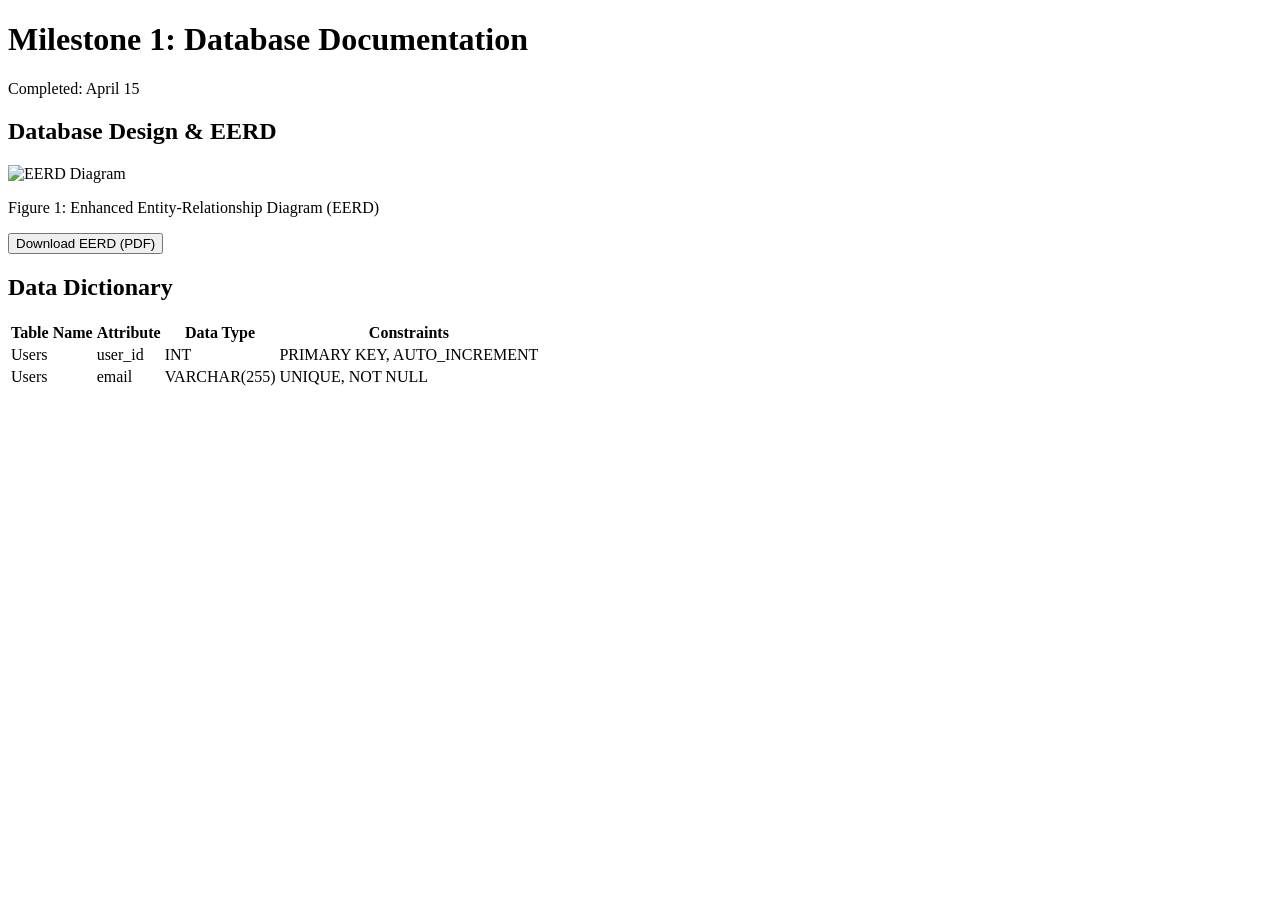
==== MILESTONE 1/index.html @ 3e63e322 "Update index.html" ====
<!DOCTYPE html><html lang="en">
<head>
    <meta charset="UTF-8">
    <meta name="viewport" content="width=device-width, initial-scale=1.0">
    <title>Milestone 1 - Documentation</title><!-- Shared Styles -->
<link rel="stylesheet" href="../styles.css">

</head>
<body><header class="container">
    <h1>Milestone 1: Database Documentation</h1>
    <span class="status-badge completed">Completed: April 15</span>
</header>

<main class="container">

    <!-- Section 1: EERD -->
    <section class="card">
        <h2>Database Design & EERD</h2>

        <div class="eerd-container">
            <img src="../assets/eerd-placeholder.png" alt="EERD Diagram" class="eerd-image">
            <p class="caption">Figure 1: Enhanced Entity-Relationship Diagram (EERD)</p>
        </div>

        <div class="download-section">
            <a href="../assets/eerd.pdf" download>
                <button class="download-btn">Download EERD (PDF)</button>
            </a>
        </div>
    </section>

    <!-- Section 2: Data Dictionary -->
    <section class="card">
        <h2>Data Dictionary</h2>

        <div class="table-container">
            <table class="styled-table">
                <thead>
                    <tr>
                        <th>Table Name</th>
                        <th>Attribute</th>
                        <th>Data Type</th>
                        <th>Constraints</th>
                    </tr>
                </thead>
                <tbody>
                    <!-- Example Row -->
                    <tr>
                        <td>Users</td>
                        <td>user_id</td>
                        <td>INT</td>
                        <td>PRIMARY KEY, AUTO_INCREMENT</td>
                    </tr>
                    <tr>
                        <td>Users</td>
                        <td>email</td>
                        <td>VARCHAR(255)</td>
                        <td>UNIQUE, NOT NULL</td>
                    </tr>
                    <!-- Add more rows as needed -->
                </tbody>
            </table>
        </div>
    </section>

</main>

<!-- Shared Script -->
<script src="../app.js"></script>

</body>
</html>
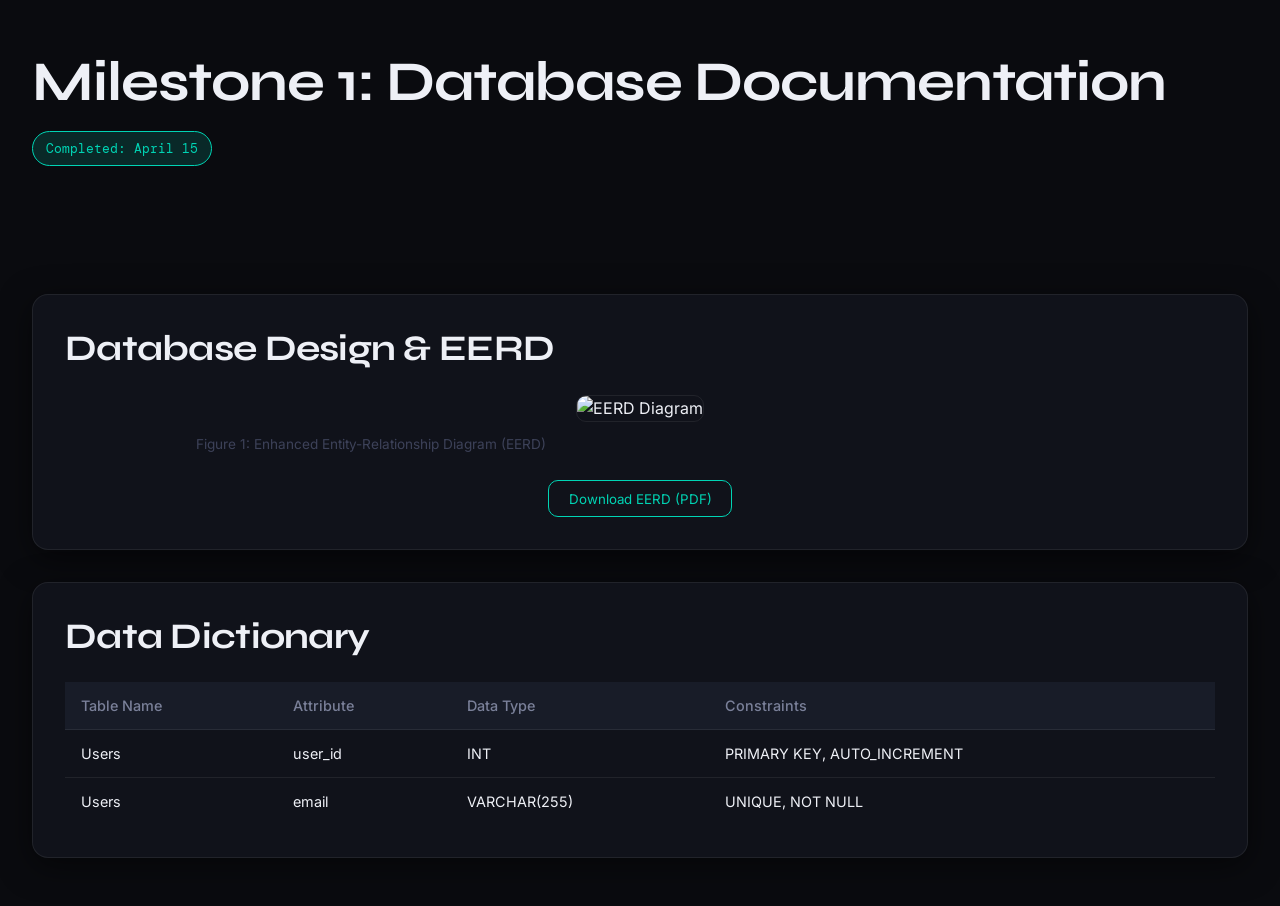
==== commit 6c326275: "Update index.html" ====
--- a/MILESTONE 1/index.html
+++ b/MILESTONE 1/index.html
@@ -5,10 +5,116 @@
     <title>Milestone 1 - Documentation</title><!-- Shared Styles -->
 <link rel="stylesheet" href="../styles.css">
 
+<!-- Page-specific enhancements -->
+<style>
+    .status-badge {
+        display: inline-block;
+        margin-top: 1rem;
+        padding: 0.4rem 0.8rem;
+        border-radius: 999px;
+        font-size: 0.8rem;
+        font-family: var(--font-mono);
+        background: var(--accent-dim);
+        color: var(--accent);
+        border: 1px solid var(--accent);
+    }
+
+    .card {
+        background: var(--bg-surface);
+        border: 1px solid var(--border);
+        border-radius: var(--radius-lg);
+        padding: 2rem;
+        margin-top: 2rem;
+        box-shadow: var(--shadow-md);
+    }
+
+    .eerd-container {
+        margin-top: 1.5rem;
+        text-align: center;
+    }
+
+    .eerd-image {
+        width: 100%;
+        max-width: 900px;
+        border-radius: var(--radius-md);
+        border: 1px solid var(--border);
+        transition: transform var(--duration-med) var(--ease-out);
+    }
+
+    .eerd-image:hover {
+        transform: scale(1.02);
+    }
+
+    .caption {
+        margin-top: 0.75rem;
+        font-size: 0.85rem;
+        color: var(--text-muted);
+    }
+
+    .download-section {
+        margin-top: 1.5rem;
+        text-align: center;
+    }
+
+    .download-btn {
+        padding: 0.6rem 1.2rem;
+        border-radius: var(--radius-md);
+        border: 1px solid var(--accent);
+        background: transparent;
+        color: var(--accent);
+        font-family: var(--font-body);
+        cursor: pointer;
+        transition: all var(--duration-fast) ease;
+    }
+
+    .download-btn:hover {
+        background: var(--accent-dim);
+        box-shadow: var(--shadow-glow);
+    }
+
+    .table-container {
+        margin-top: 1.5rem;
+        overflow-x: auto;
+    }
+
+    .styled-table {
+        width: 100%;
+        border-collapse: collapse;
+        font-size: 0.9rem;
+    }
+
+    .styled-table th,
+    .styled-table td {
+        padding: 0.75rem 1rem;
+        text-align: left;
+    }
+
+    .styled-table thead {
+        background: var(--bg-elevated);
+    }
+
+    .styled-table th {
+        color: var(--text-secondary);
+        font-weight: 500;
+    }
+
+    .styled-table tbody tr {
+        border-top: 1px solid var(--border);
+        transition: background var(--duration-fast);
+    }
+
+    .styled-table tbody tr:hover {
+        background: var(--bg-elevated);
+    }
+</style>
+
 </head>
-<body><header class="container">
+<body><!-- Navbar Placeholder (Injected via app.js) -->
+<div id="nav-placeholder"></div>
+
+<header class="container">
     <h1>Milestone 1: Database Documentation</h1>
-    <span class="status-badge completed">Completed: April 15</span>
+    <span class="status-badge">Completed: April 15</span>
 </header>
 
 <main class="container">
@@ -44,7 +150,6 @@
                     </tr>
                 </thead>
                 <tbody>
-                    <!-- Example Row -->
                     <tr>
                         <td>Users</td>
                         <td>user_id</td>
@@ -57,7 +162,6 @@
                         <td>VARCHAR(255)</td>
                         <td>UNIQUE, NOT NULL</td>
                     </tr>
-                    <!-- Add more rows as needed -->
                 </tbody>
             </table>
         </div>
--- a/styles.css
+++ b/styles.css
@@ -0,0 +1,329 @@
+/* ============================================================
+   Social Media Analytics — Global Stylesheet
+   Dark theme · Sticky navbar · Flexbox layout
+   ============================================================ */
+
+@import url('https://fonts.googleapis.com/css2?family=DM+Mono:wght@400;500&family=Syne:wght@600;700;800&family=Inter:wght@300;400;500&display=swap');
+
+/* ── Reset & Tokens ─────────────────────────────────────────── */
+*, *::before, *::after {
+  box-sizing: border-box;
+  margin: 0;
+  padding: 0;
+}
+
+:root {
+  /* Palette */
+  --bg-base:        #0a0b0f;
+  --bg-surface:     #10121a;
+  --bg-elevated:    #181c28;
+  --border:         rgba(255, 255, 255, 0.07);
+  --border-hover:   rgba(255, 255, 255, 0.15);
+
+  /* Brand accent — electric teal */
+  --accent:         #00d4b4;
+  --accent-dim:     rgba(0, 212, 180, 0.15);
+  --accent-glow:    rgba(0, 212, 180, 0.35);
+
+  /* Text */
+  --text-primary:   #eef0f6;
+  --text-secondary: #7a8099;
+  --text-muted:     #3d4259;
+
+  /* Nav */
+  --nav-height:     64px;
+  --nav-bg:         rgba(10, 11, 15, 0.85);
+
+  /* Radii & Shadows */
+  --radius-sm:      6px;
+  --radius-md:      10px;
+  --radius-lg:      16px;
+  --shadow-md:      0 8px 32px rgba(0, 0, 0, 0.5);
+  --shadow-glow:    0 0 20px var(--accent-glow);
+
+  /* Typography */
+  --font-display:   'Syne', sans-serif;
+  --font-body:      'Inter', sans-serif;
+  --font-mono:      'DM Mono', monospace;
+
+  /* Transitions */
+  --ease-out:       cubic-bezier(0.16, 1, 0.3, 1);
+  --duration-fast:  150ms;
+  --duration-med:   250ms;
+}
+
+/* ── Base ────────────────────────────────────────────────────── */
+html {
+  scroll-behavior: smooth;
+  -webkit-font-smoothing: antialiased;
+}
+
+body {
+  background-color: var(--bg-base);
+  color: var(--text-primary);
+  font-family: var(--font-body);
+  font-weight: 400;
+  line-height: 1.6;
+  min-height: 100vh;
+}
+
+/* ── Navbar ──────────────────────────────────────────────────── */
+.navbar {
+  position: sticky;
+  top: 0;
+  z-index: 1000;
+  height: var(--nav-height);
+  background: var(--nav-bg);
+  backdrop-filter: blur(16px) saturate(160%);
+  -webkit-backdrop-filter: blur(16px) saturate(160%);
+  border-bottom: 1px solid var(--border);
+  box-shadow: 0 1px 0 var(--border);
+}
+
+.navbar-inner {
+  display: flex;
+  align-items: center;
+  justify-content: space-between;
+  max-width: 1280px;
+  height: 100%;
+  margin: 0 auto;
+  padding: 0 2rem;
+}
+
+/* Brand */
+.navbar-brand {
+  display: flex;
+  align-items: center;
+  gap: 0.55rem;
+  text-decoration: none;
+  font-family: var(--font-display);
+  font-weight: 700;
+  font-size: 1.1rem;
+  letter-spacing: -0.01em;
+  color: var(--text-primary);
+  transition: color var(--duration-fast) ease;
+}
+
+.navbar-brand:hover {
+  color: var(--accent);
+}
+
+.brand-icon {
+  font-size: 1.25rem;
+  color: var(--accent);
+  line-height: 1;
+  text-shadow: var(--shadow-glow);
+}
+
+/* Navbar Menu */
+.navbar-menu {
+  display: flex;
+  align-items: center;
+  gap: 0.5rem;
+}
+
+/* ── Dropdown ────────────────────────────────────────────────── */
+.dropdown {
+  position: relative;
+}
+
+.dropdown-toggle {
+  display: flex;
+  align-items: center;
+  gap: 0.45rem;
+  padding: 0.5rem 1rem;
+  background: transparent;
+  border: 1px solid var(--border);
+  border-radius: var(--radius-sm);
+  color: var(--text-secondary);
+  font-family: var(--font-body);
+  font-size: 0.875rem;
+  font-weight: 500;
+  letter-spacing: 0.01em;
+  cursor: pointer;
+  transition:
+    color var(--duration-fast) ease,
+    border-color var(--duration-fast) ease,
+    background var(--duration-fast) ease;
+}
+
+.dropdown-toggle:hover,
+.dropdown.is-open .dropdown-toggle {
+  color: var(--text-primary);
+  border-color: var(--border-hover);
+  background: var(--bg-elevated);
+}
+
+.chevron {
+  font-size: 1.1rem;
+  line-height: 1;
+  display: inline-block;
+  transition: transform var(--duration-med) var(--ease-out);
+}
+
+.dropdown.is-open .chevron {
+  transform: rotate(180deg);
+}
+
+/* Dropdown Menu Panel */
+.dropdown-menu {
+  position: absolute;
+  top: calc(100% + 10px);
+  right: 0;
+  min-width: 220px;
+  background: var(--bg-elevated);
+  border: 1px solid var(--border);
+  border-radius: var(--radius-md);
+  box-shadow: var(--shadow-md);
+  list-style: none;
+  padding: 0.4rem;
+  opacity: 0;
+  visibility: hidden;
+  transform: translateY(-6px) scale(0.98);
+  transform-origin: top right;
+  transition:
+    opacity var(--duration-med) var(--ease-out),
+    transform var(--duration-med) var(--ease-out),
+    visibility 0ms var(--duration-med);
+}
+
+.dropdown.is-open .dropdown-menu {
+  opacity: 1;
+  visibility: visible;
+  transform: translateY(0) scale(1);
+  transition:
+    opacity var(--duration-med) var(--ease-out),
+    transform var(--duration-med) var(--ease-out),
+    visibility 0ms 0ms;
+}
+
+/* Dropdown Items */
+.dropdown-item {
+  display: flex;
+  align-items: center;
+  gap: 0.65rem;
+  padding: 0.55rem 0.75rem;
+  border-radius: var(--radius-sm);
+  text-decoration: none;
+  color: var(--text-secondary);
+  font-size: 0.875rem;
+  font-weight: 400;
+  transition:
+    background var(--duration-fast) ease,
+    color var(--duration-fast) ease;
+}
+
+.dropdown-item:hover {
+  background: var(--accent-dim);
+  color: var(--accent);
+}
+
+.dropdown-item:hover .milestone-tag {
+  color: var(--accent);
+  border-color: var(--accent);
+}
+
+.milestone-tag {
+  display: inline-flex;
+  align-items: center;
+  justify-content: center;
+  min-width: 26px;
+  height: 20px;
+  padding: 0 5px;
+  border: 1px solid var(--text-muted);
+  border-radius: 4px;
+  font-family: var(--font-mono);
+  font-size: 0.7rem;
+  font-weight: 500;
+  color: var(--text-muted);
+  transition:
+    color var(--duration-fast) ease,
+    border-color var(--duration-fast) ease;
+}
+
+/* ── Page Container ──────────────────────────────────────────── */
+.container {
+  max-width: 1280px;
+  margin: 0 auto;
+  padding: 3rem 2rem;
+}
+
+.container--narrow {
+  max-width: 860px;
+}
+
+.container--wide {
+  max-width: 1440px;
+}
+
+/* ── Typography Utilities ────────────────────────────────────── */
+h1, h2, h3, h4, h5, h6 {
+  font-family: var(--font-display);
+  font-weight: 700;
+  line-height: 1.2;
+  letter-spacing: -0.02em;
+  color: var(--text-primary);
+}
+
+h1 { font-size: clamp(2rem, 5vw, 3.5rem); }
+h2 { font-size: clamp(1.5rem, 3vw, 2.25rem); }
+h3 { font-size: clamp(1.15rem, 2vw, 1.5rem); }
+
+p {
+  color: var(--text-secondary);
+  max-width: 68ch;
+}
+
+a {
+  color: var(--accent);
+  text-decoration: none;
+}
+
+a:hover {
+  text-decoration: underline;
+  text-underline-offset: 3px;
+}
+
+code, pre {
+  font-family: var(--font-mono);
+  font-size: 0.875em;
+  background: var(--bg-elevated);
+  border: 1px solid var(--border);
+  border-radius: var(--radius-sm);
+}
+
+code { padding: 0.15em 0.45em; }
+pre  { padding: 1.25rem; overflow-x: auto; }
+
+/* ── Scrollbar ───────────────────────────────────────────────── */
+::-webkit-scrollbar { width: 8px; height: 8px; }
+::-webkit-scrollbar-track { background: var(--bg-base); }
+::-webkit-scrollbar-thumb { background: var(--bg-elevated); border-radius: 99px; }
+::-webkit-scrollbar-thumb:hover { background: var(--text-muted); }
+
+/* ── Focus / Accessibility ───────────────────────────────────── */
+:focus-visible {
+  outline: 2px solid var(--accent);
+  outline-offset: 3px;
+  border-radius: 2px;
+}
+
+/* ── Responsive ──────────────────────────────────────────────── */
+@media (max-width: 640px) {
+  .navbar-inner {
+    padding: 0 1rem;
+  }
+
+  .navbar-brand span:not(.brand-icon) {
+    font-size: 0.95rem;
+  }
+
+  .dropdown-toggle {
+    padding: 0.45rem 0.75rem;
+    font-size: 0.8rem;
+  }
+
+  .container {
+    padding: 2rem 1rem;
+  }
+}
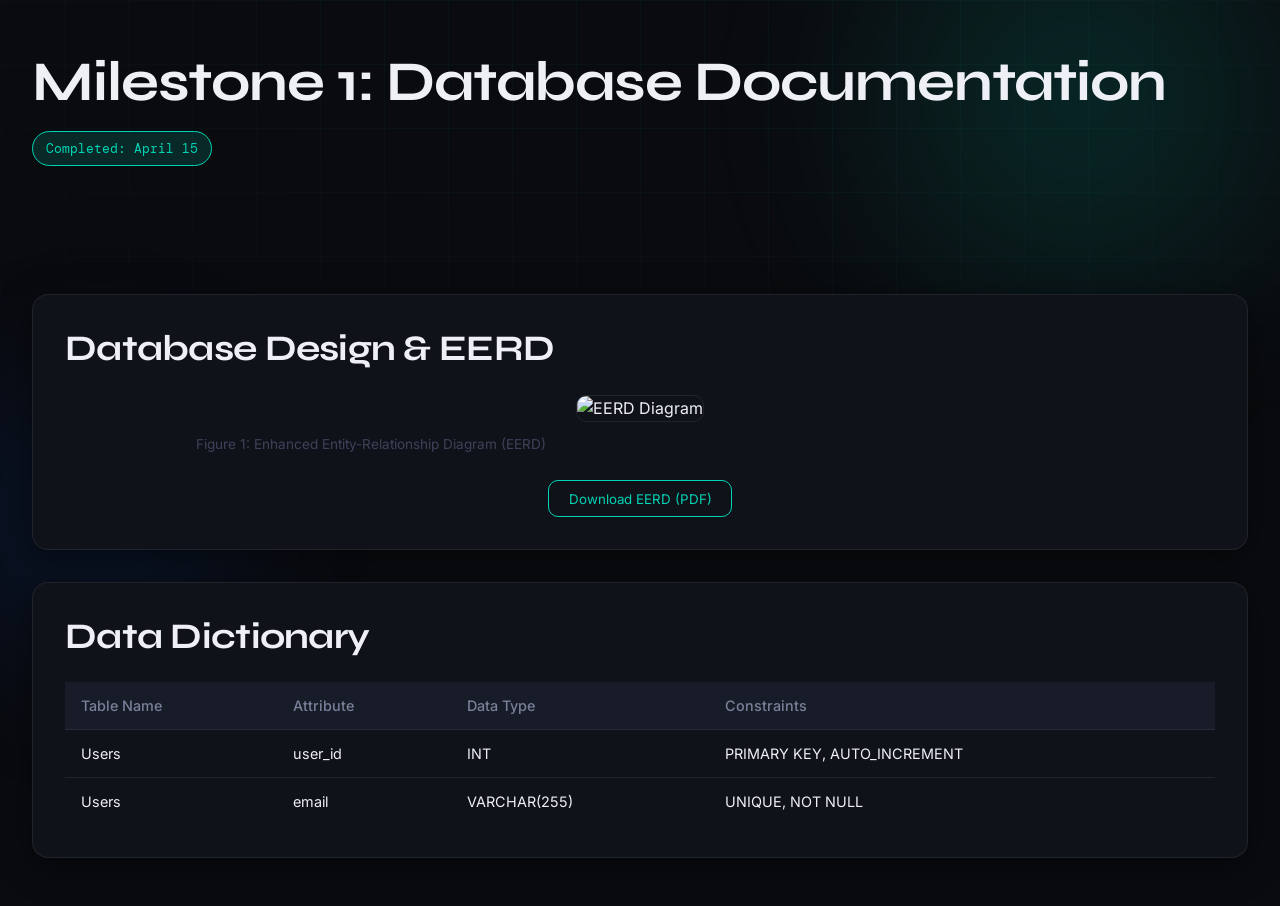
==== commit 1d8981c4: "Update index.html" ====
--- a/MILESTONE 1/index.html
+++ b/MILESTONE 1/index.html
@@ -7,6 +7,50 @@
 
 <!-- Page-specific enhancements -->
 <style>
+    /* Background (copied from root for consistency) */
+    .page-bg {
+        position: fixed;
+        inset: 0;
+        z-index: -1;
+        overflow: hidden;
+        pointer-events: none;
+    }
+
+    .grid-lines {
+        position: absolute;
+        inset: 0;
+        background-image:
+            linear-gradient(rgba(0,212,180,0.04) 1px, transparent 1px),
+            linear-gradient(90deg, rgba(0,212,180,0.04) 1px, transparent 1px);
+        background-size: 64px 64px;
+        mask-image: radial-gradient(ellipse 80% 60% at 50% 0%, black 30%, transparent 100%);
+    }
+
+    .orb {
+        position: absolute;
+        border-radius: 50%;
+        filter: blur(80px);
+        opacity: 0.18;
+    }
+
+    .orb-1 {
+        width: 600px; height: 600px;
+        background: radial-gradient(circle, #00d4b4, transparent 70%);
+        top: -200px; right: -100px;
+        animation: drift 18s ease-in-out infinite alternate;
+    }
+
+    .orb-2 {
+        width: 400px; height: 400px;
+        background: radial-gradient(circle, #0066ff, transparent 70%);
+        bottom: 20%; left: -100px;
+        animation: drift 22s ease-in-out infinite alternate-reverse;
+    }
+
+    @keyframes drift {
+        from { transform: translate(0, 0) scale(1); }
+        to   { transform: translate(40px, 30px) scale(1.08); }
+    }
     .status-badge {
         display: inline-block;
         margin-top: 1rem;
@@ -109,7 +153,14 @@
 </style>
 
 </head>
-<body><!-- Navbar Placeholder (Injected via app.js) -->
+<body><!-- Animated Background (matched with root) -->
+<div class="page-bg" aria-hidden="true">
+    <div class="grid-lines"></div>
+    <div class="orb orb-1"></div>
+    <div class="orb orb-2"></div>
+</div>
+
+<!-- Navbar Placeholder (Injected via app.js) -->
 <div id="nav-placeholder"></div>
 
 <header class="container">
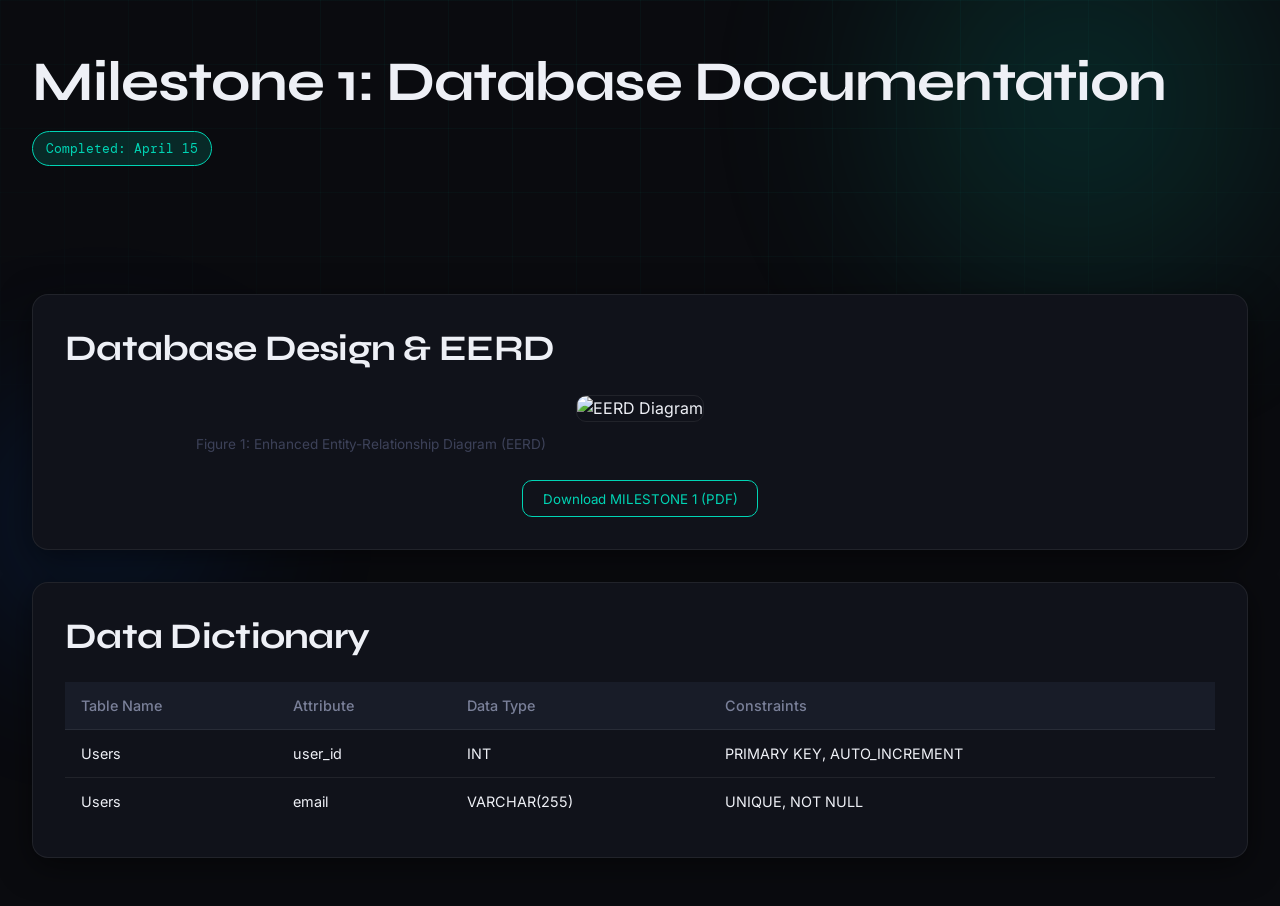
==== commit be1d85d6: "fix: Update download link and button text for milestone 1 PDF" ====
--- a/MILESTONE 1/index.html
+++ b/MILESTONE 1/index.html
@@ -180,8 +180,8 @@
         </div>
 
         <div class="download-section">
-            <a href="../assets/eerd.pdf" download>
-                <button class="download-btn">Download EERD (PDF)</button>
+            <a href="../assets/G19-milestone1.pdf" download>
+                <button class="download-btn">Download MILESTONE 1 (PDF)</button>
             </a>
         </div>
     </section>
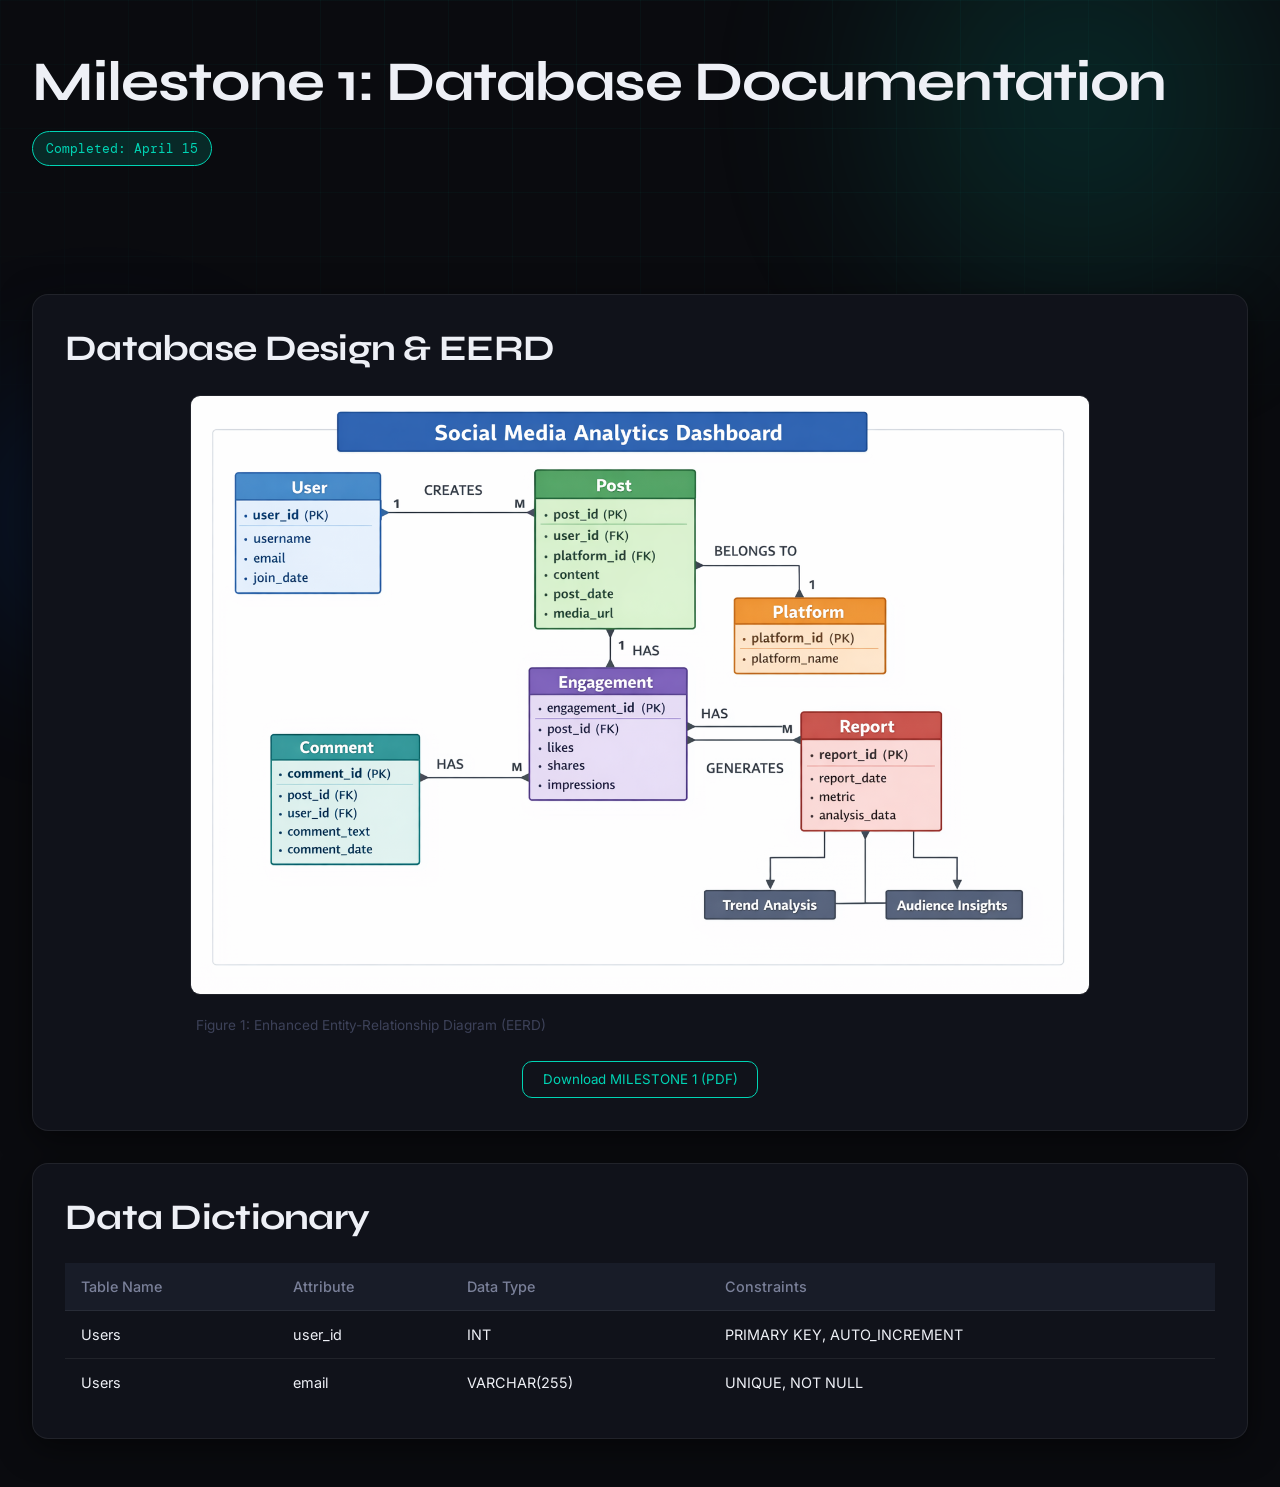
==== commit 8f88944a: "Update index.html" ====
--- a/MILESTONE 1/index.html
+++ b/MILESTONE 1/index.html
@@ -175,12 +175,12 @@
         <h2>Database Design & EERD</h2>
 
         <div class="eerd-container">
-            <img src="../assets/eerd-placeholder.png" alt="EERD Diagram" class="eerd-image">
+            <img src="eerd-placeholder.png" alt="EERD Diagram" class="eerd-image">
             <p class="caption">Figure 1: Enhanced Entity-Relationship Diagram (EERD)</p>
         </div>
 
         <div class="download-section">
-            <a href="../assets/G19-milestone1.pdf" download>
+            <a href="G19-milestone1.pdf" download>
                 <button class="download-btn">Download MILESTONE 1 (PDF)</button>
             </a>
         </div>
@@ -224,4 +224,4 @@
 <script src="../app.js"></script>
 
 </body>
-</html>+</html>
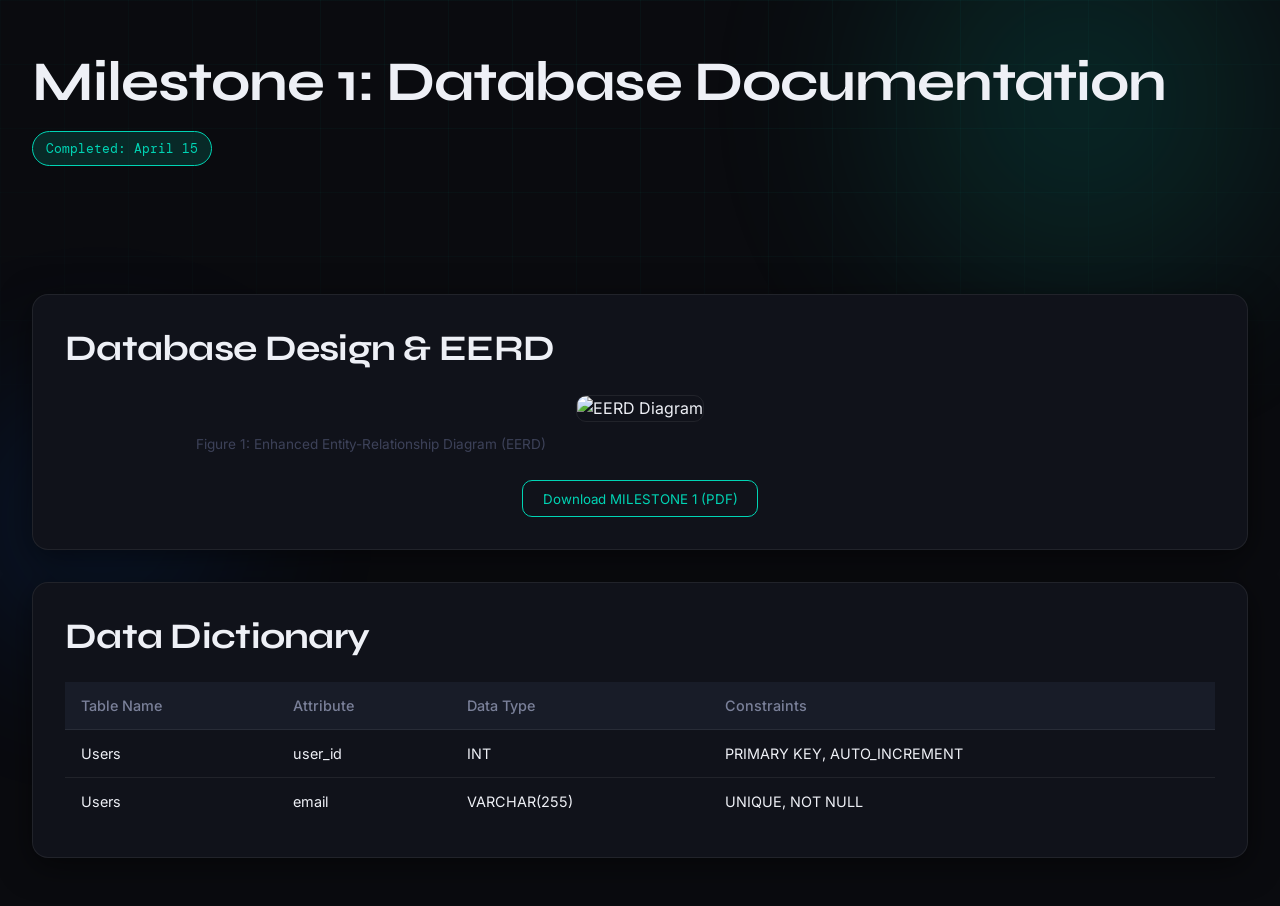
==== commit 017ba147: "Update index.html" ====
--- a/MILESTONE 1/index.html
+++ b/MILESTONE 1/index.html
@@ -175,12 +175,12 @@
         <h2>Database Design & EERD</h2>
 
         <div class="eerd-container">
-            <img src="eerd-placeholder.png" alt="EERD Diagram" class="eerd-image">
+            <img src="assets/eerd-placeholder.png" alt="EERD Diagram" class="eerd-image">
             <p class="caption">Figure 1: Enhanced Entity-Relationship Diagram (EERD)</p>
         </div>
 
         <div class="download-section">
-            <a href="G19-milestone1.pdf" download>
+            <a href="assets/G19-milestone1.pdf" download>
                 <button class="download-btn">Download MILESTONE 1 (PDF)</button>
             </a>
         </div>
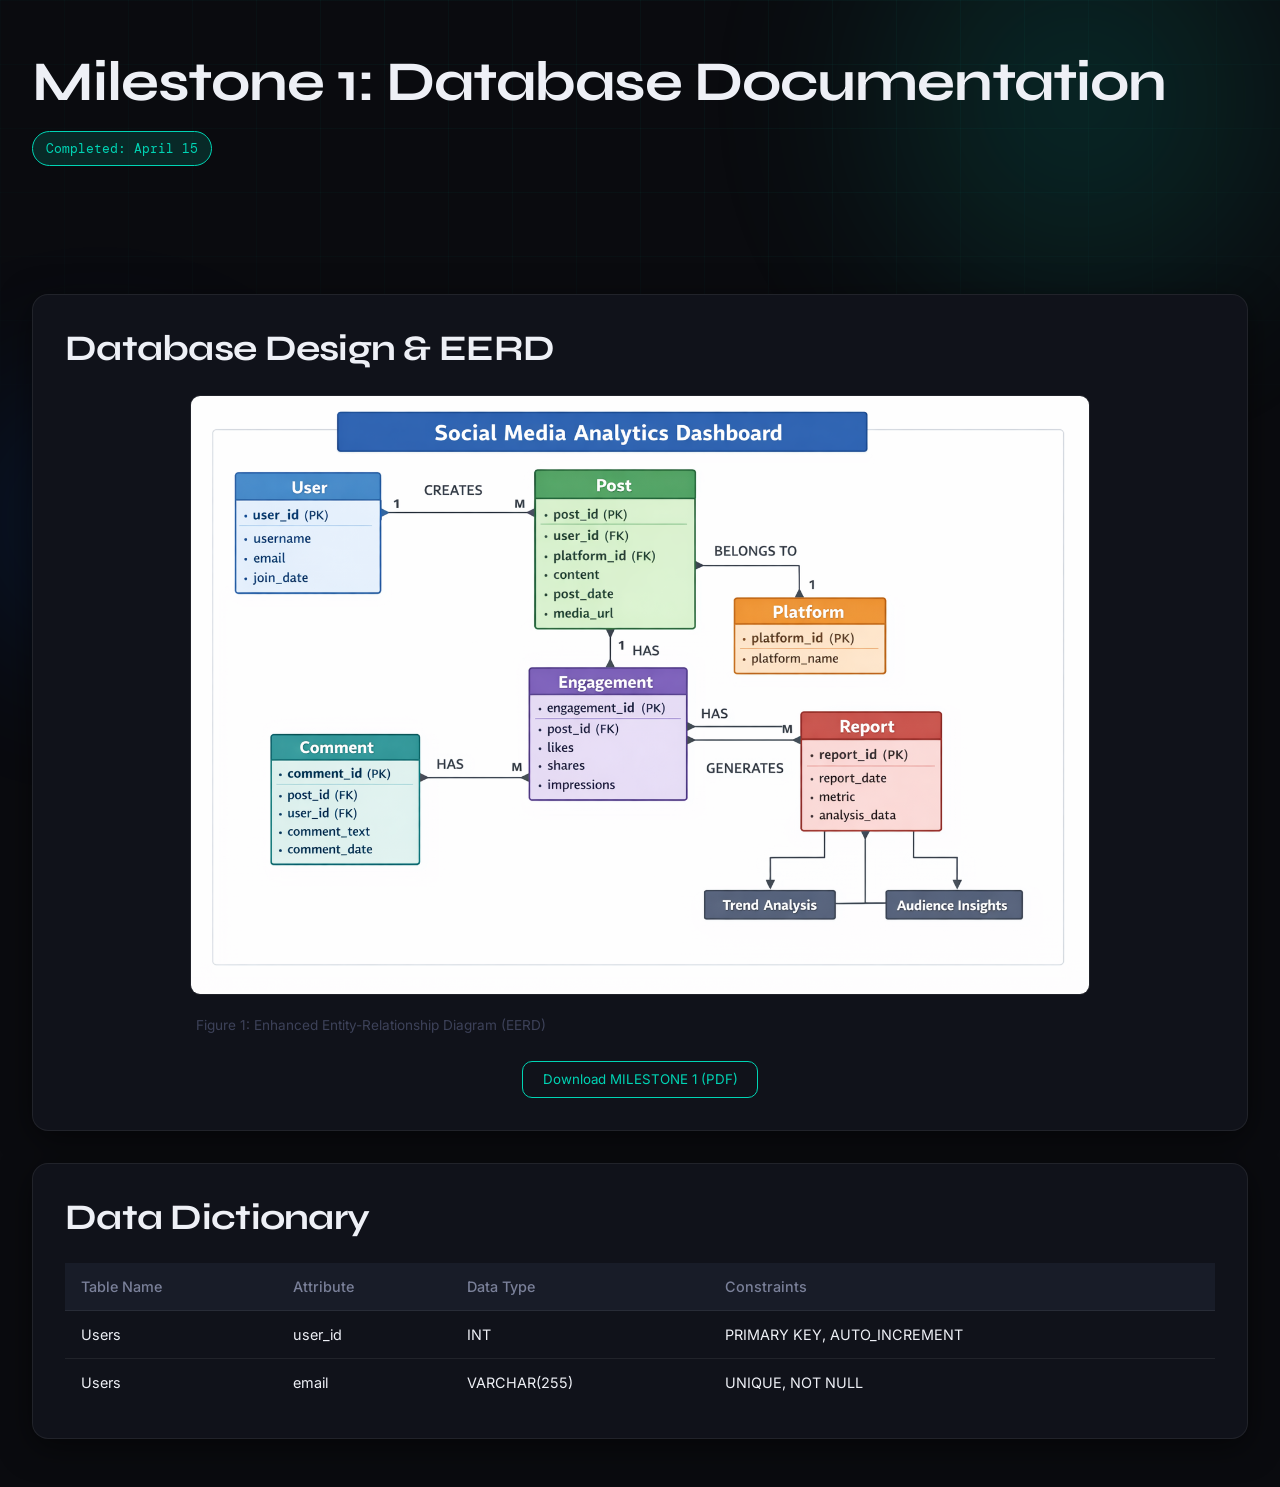
==== commit 44697c87: "Fix relative paths for image and PDF downloads" ====
--- a/MILESTONE 1/index.html
+++ b/MILESTONE 1/index.html
@@ -175,12 +175,12 @@
         <h2>Database Design & EERD</h2>
 
         <div class="eerd-container">
-            <img src="assets/eerd-placeholder.png" alt="EERD Diagram" class="eerd-image">
+            <img src="eerd-placeholder.png" alt="EERD Diagram" class="eerd-image">
             <p class="caption">Figure 1: Enhanced Entity-Relationship Diagram (EERD)</p>
         </div>
 
         <div class="download-section">
-            <a href="assets/G19-milestone1.pdf" download>
+            <a href="G19-milestone1.pdf" download>
                 <button class="download-btn">Download MILESTONE 1 (PDF)</button>
             </a>
         </div>
